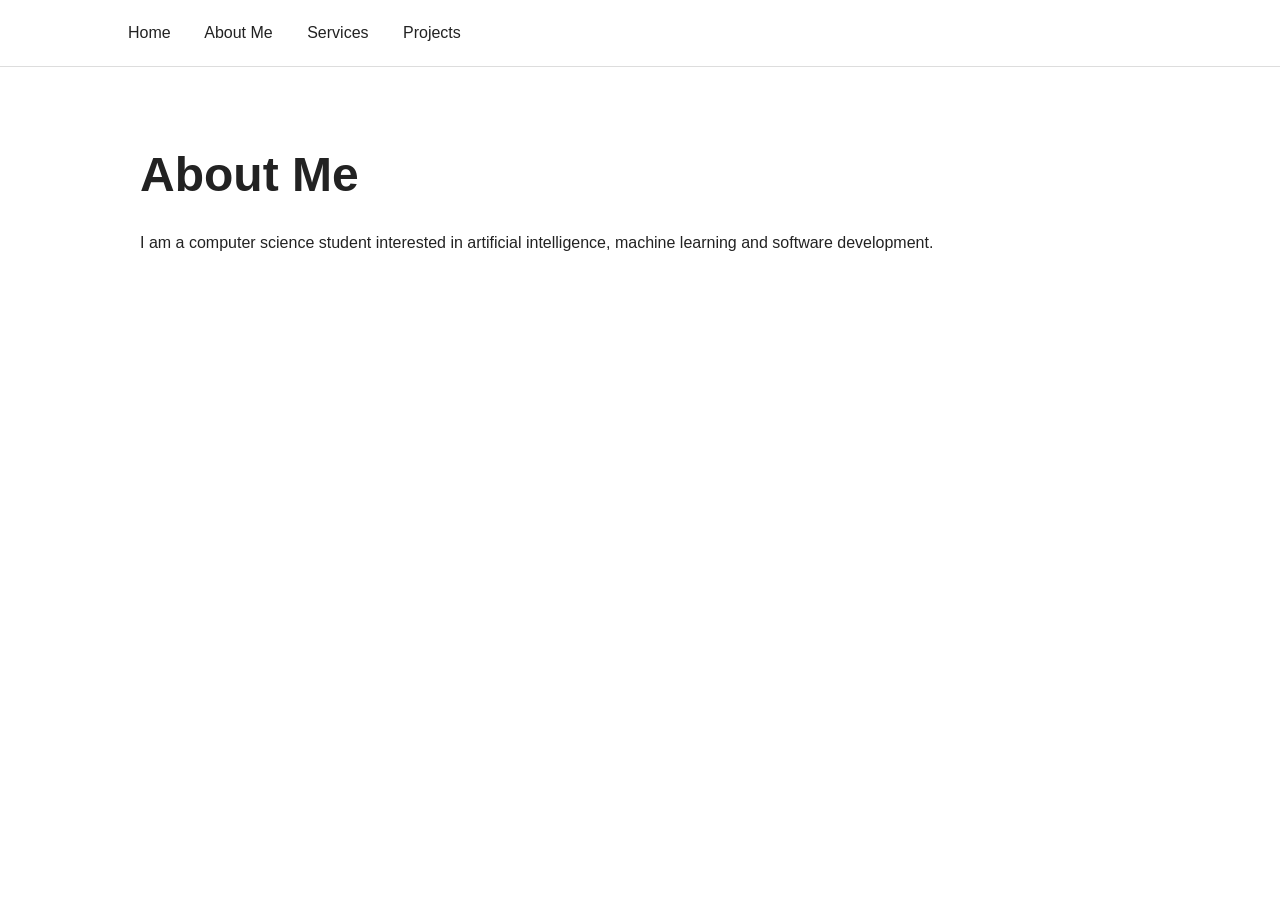
==== about/index.html @ 4684d41f "Create initial portfolio website" ====
<!DOCTYPE html>
<html lang="en">

<head>
    <meta charset="UTF-8">
    <meta name="viewport" content="width=device-width, initial-scale=1.0">

    <title>About Me</title>

    <link rel="stylesheet" href="/css/style.css">
</head>

<body>

    <nav>
        <a href="/">Home</a>
        <a href="/about/">About Me</a>
        <a href="/services/">Services</a>
        <a href="/projects/">Projects</a>
    </nav>

    <main>

        <h1>About Me</h1>

        <p>
            I am a computer science student interested in
            artificial intelligence, machine learning and
            software development.
        </p>

    </main>

</body>

</html>
---- css/style.css ----
body {
    margin: 0;
    font-family: Arial, sans-serif;
    background: #ffffff;
    color: #222;
}

nav {
    padding: 24px 10%;
    border-bottom: 1px solid #ddd;
}

nav a {
    margin-right: 30px;
    text-decoration: none;
    color: #222;
}

nav a:hover {
    opacity: 0.6;
}

main {
    max-width: 1000px;
    margin: 80px auto;
    padding: 0 30px;
}

h1 {
    font-size: 48px;
}

.service-card,
.project-card {
    padding: 30px;
    margin: 20px 0;

    border: 1px solid #ddd;
    border-radius: 12px;

    transition: transform 0.2s ease,
                box-shadow 0.2s ease;
}

.service-card:hover,
.project-card:hover {
    transform: translateY(-5px);

    box-shadow:
        0 10px 30px rgba(0, 0, 0, 0.1);
}
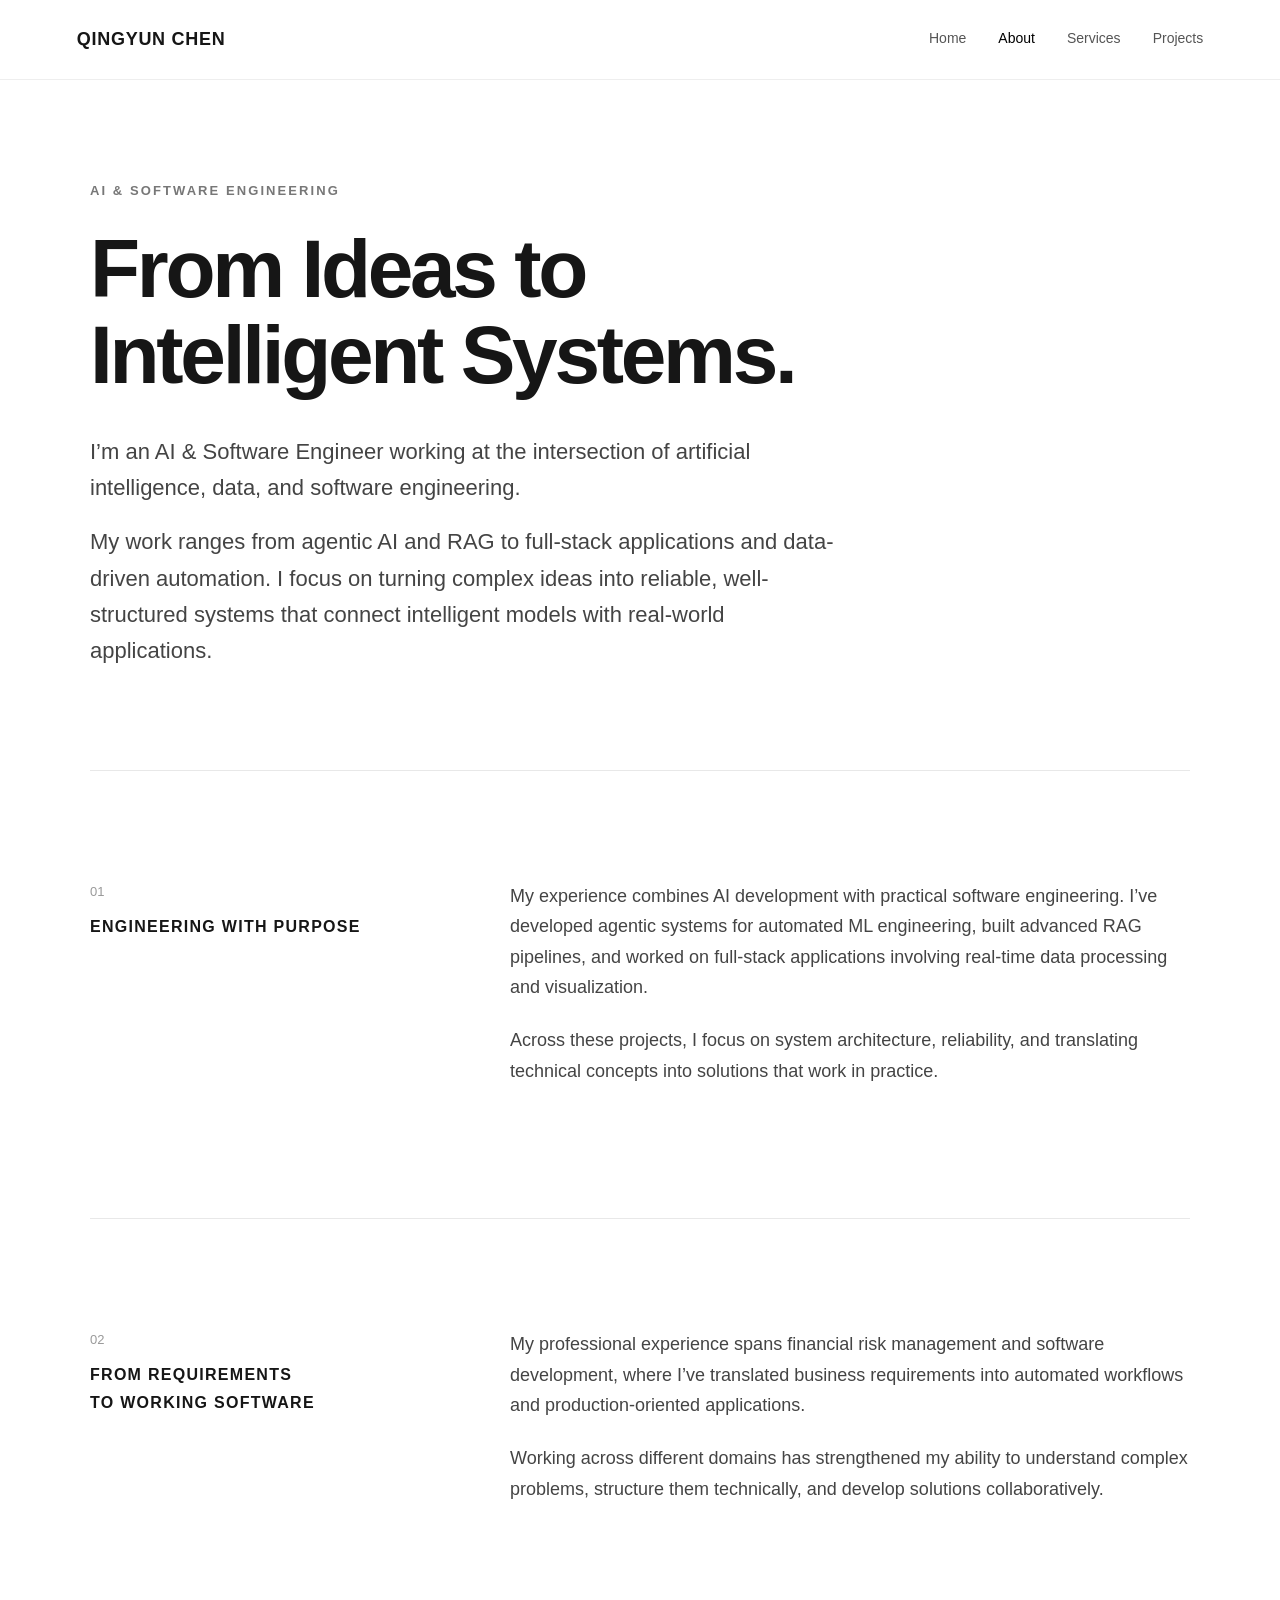
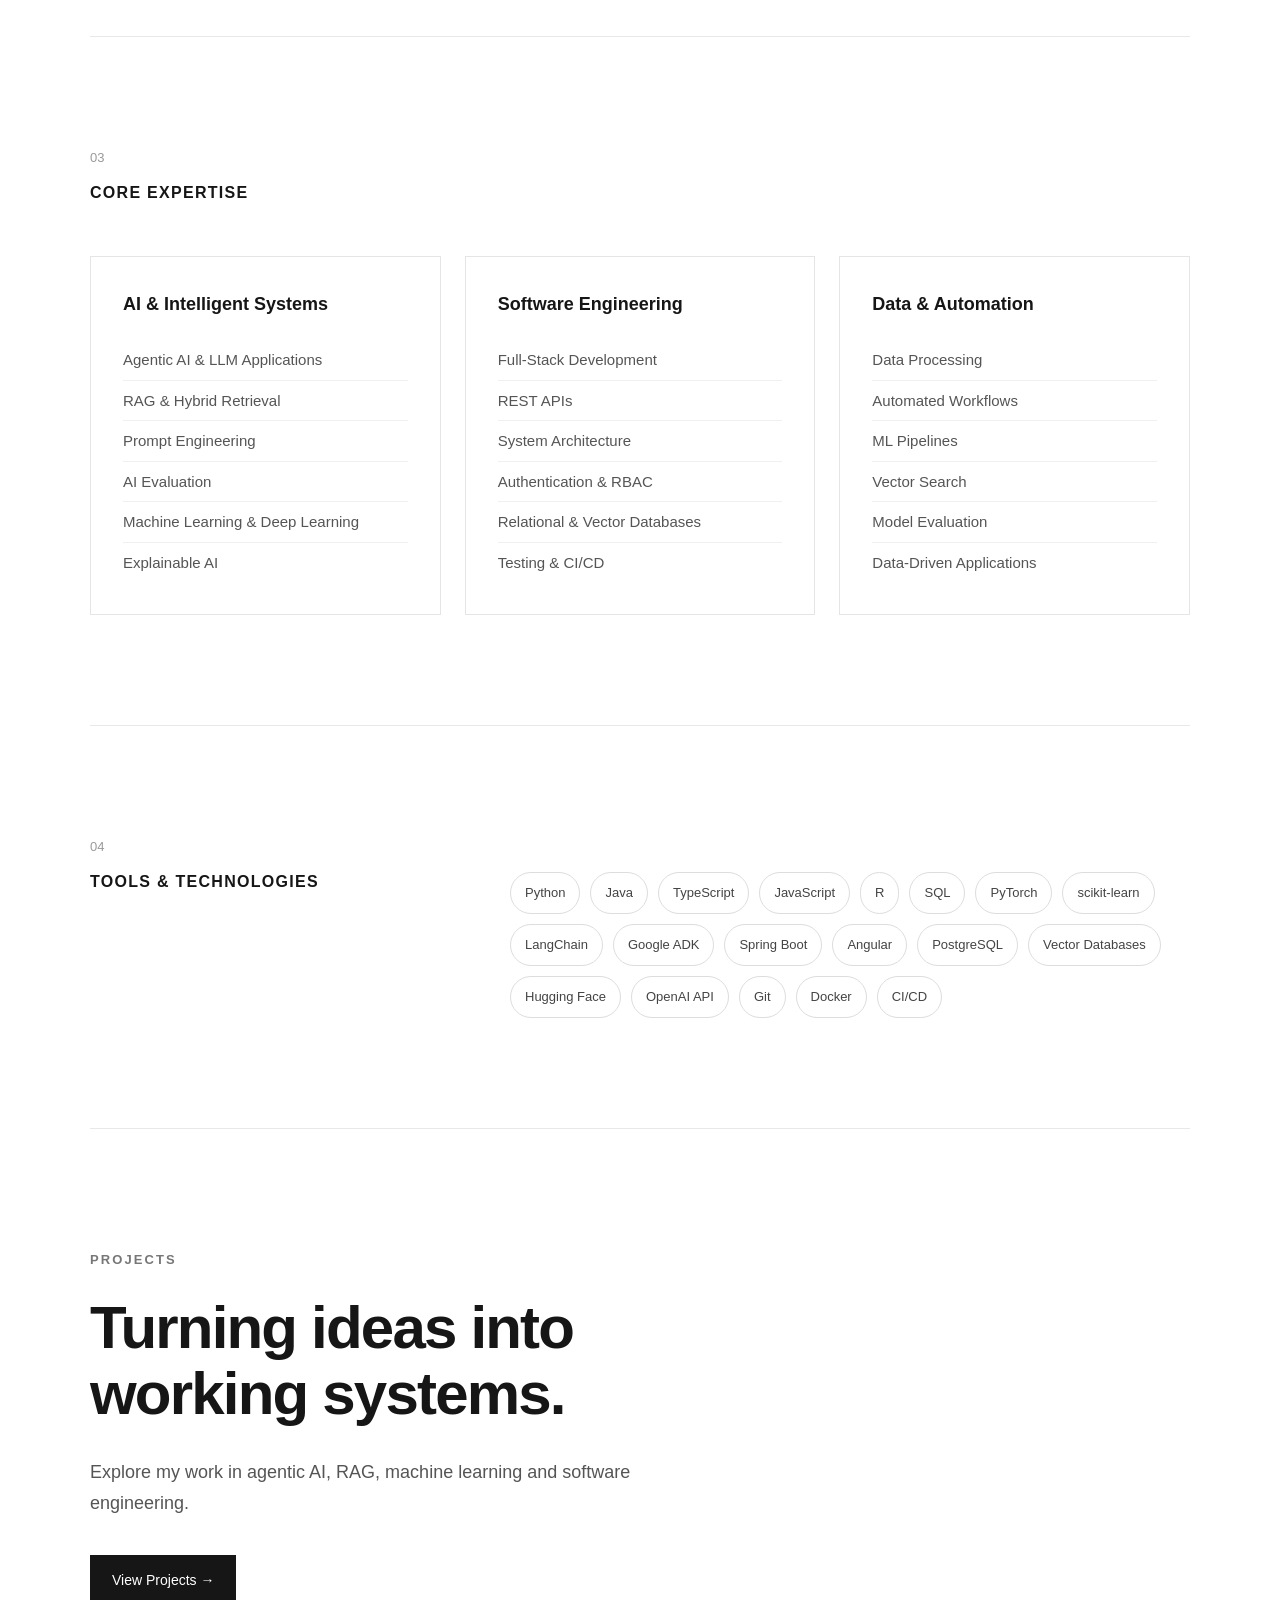
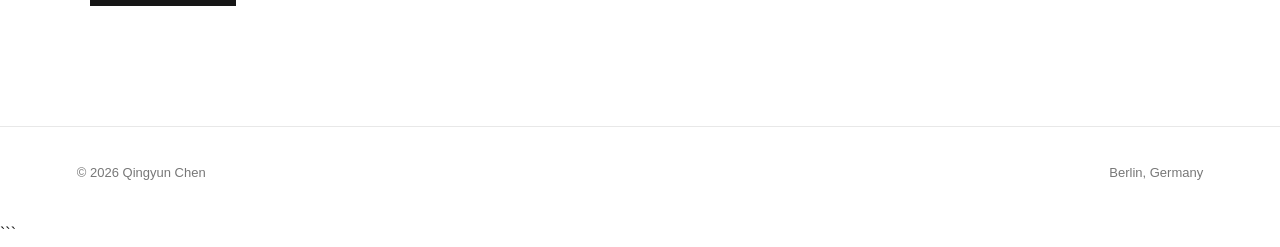
==== commit e04546fa: "." ====
--- a/about/index.html
+++ b/about/index.html
@@ -1,3 +1,4 @@
+
 <!DOCTYPE html>
 <html lang="en">
 
@@ -5,32 +6,726 @@
     <meta charset="UTF-8">
     <meta name="viewport" content="width=device-width, initial-scale=1.0">
 
-    <title>About Me</title>
-
-    <link rel="stylesheet" href="/css/style.css">
+    <title>About | Qingyun Chen</title>
+
+    <meta
+        name="description"
+        content="About Qingyun Chen — AI & Software Engineer working with Agentic AI, RAG, machine learning and full-stack software development."
+    >
+
+    <style>
+        /* =========================
+           RESET
+        ========================== */
+
+        * {
+            margin: 0;
+            padding: 0;
+            box-sizing: border-box;
+        }
+
+        html {
+            scroll-behavior: smooth;
+        }
+
+        body {
+            font-family:
+                Inter,
+                -apple-system,
+                BlinkMacSystemFont,
+                "Segoe UI",
+                sans-serif;
+
+            background: #ffffff;
+            color: #161616;
+            line-height: 1.7;
+        }
+
+        a {
+            color: inherit;
+            text-decoration: none;
+        }
+
+
+        /* =========================
+           NAVIGATION
+        ========================== */
+
+        .navbar {
+            width: 100%;
+            padding: 24px 6%;
+
+            display: flex;
+            justify-content: space-between;
+            align-items: center;
+
+            border-bottom: 1px solid #eeeeee;
+        }
+
+        .logo {
+            font-size: 18px;
+            font-weight: 600;
+            letter-spacing: 0.04em;
+        }
+
+        .nav-links {
+            display: flex;
+            gap: 32px;
+        }
+
+        .nav-links a {
+            font-size: 14px;
+            color: #555;
+            transition: color 0.2s ease;
+        }
+
+        .nav-links a:hover,
+        .nav-links a.active {
+            color: #000;
+        }
+
+
+        /* =========================
+           PAGE CONTAINER
+        ========================== */
+
+        .container {
+            width: min(1100px, 88%);
+            margin: 0 auto;
+        }
+
+
+        /* =========================
+           HERO
+        ========================== */
+
+        .hero {
+            min-height: 72vh;
+
+            display: flex;
+            flex-direction: column;
+            justify-content: center;
+
+            max-width: 900px;
+            padding: 100px 0;
+        }
+
+        .eyebrow {
+            font-size: 13px;
+            font-weight: 600;
+            letter-spacing: 0.16em;
+            text-transform: uppercase;
+
+            color: #777;
+
+            margin-bottom: 24px;
+        }
+
+        .hero h1 {
+            font-size: clamp(44px, 7vw, 82px);
+            line-height: 1.05;
+            letter-spacing: -0.04em;
+            font-weight: 600;
+
+            margin-bottom: 36px;
+        }
+
+        .hero-intro {
+            max-width: 760px;
+
+            font-size: clamp(18px, 2vw, 22px);
+            line-height: 1.65;
+
+            color: #444;
+        }
+
+        .hero-intro + .hero-intro {
+            margin-top: 18px;
+        }
+
+
+        /* =========================
+           CONTENT SECTIONS
+        ========================== */
+
+        .section {
+            padding: 110px 0;
+            border-top: 1px solid #e8e8e8;
+        }
+
+        .section-grid {
+            display: grid;
+            grid-template-columns: 1fr 2fr;
+            gap: 80px;
+        }
+
+        .section-number {
+            font-size: 13px;
+            color: #999;
+            margin-bottom: 10px;
+        }
+
+        .section-title {
+            font-size: 16px;
+            font-weight: 600;
+            letter-spacing: 0.08em;
+            text-transform: uppercase;
+        }
+
+        .section-content {
+            max-width: 700px;
+        }
+
+        .section-content p {
+            font-size: 18px;
+            color: #444;
+            margin-bottom: 22px;
+        }
+
+
+        /* =========================
+           CORE EXPERTISE
+        ========================== */
+
+        .expertise-grid {
+            display: grid;
+            grid-template-columns: repeat(3, 1fr);
+            gap: 24px;
+
+            margin-top: 50px;
+        }
+
+        .expertise-card {
+            border: 1px solid #e5e5e5;
+            padding: 32px;
+
+            min-height: 280px;
+
+            transition:
+                transform 0.25s ease,
+                box-shadow 0.25s ease;
+        }
+
+        .expertise-card:hover {
+            transform: translateY(-6px);
+            box-shadow: 0 16px 40px rgba(0, 0, 0, 0.07);
+        }
+
+        .expertise-card h3 {
+            font-size: 18px;
+            margin-bottom: 20px;
+        }
+
+        .expertise-card ul {
+            list-style: none;
+        }
+
+        .expertise-card li {
+            font-size: 15px;
+            color: #555;
+
+            padding: 7px 0;
+
+            border-bottom: 1px solid #f0f0f0;
+        }
+
+        .expertise-card li:last-child {
+            border-bottom: none;
+        }
+
+
+        /* =========================
+           TECHNOLOGY
+        ========================== */
+
+        .technology-list {
+            display: flex;
+            flex-wrap: wrap;
+            gap: 10px;
+
+            margin-top: 36px;
+        }
+
+        .technology {
+            padding: 9px 14px;
+
+            border: 1px solid #ddd;
+            border-radius: 100px;
+
+            font-size: 13px;
+            color: #444;
+
+            transition:
+                background 0.2s ease,
+                color 0.2s ease;
+        }
+
+        .technology:hover {
+            background: #161616;
+            color: #fff;
+        }
+
+
+        /* =========================
+           CTA
+        ========================== */
+
+        .cta {
+            padding: 120px 0;
+            border-top: 1px solid #e8e8e8;
+        }
+
+        .cta h2 {
+            max-width: 700px;
+
+            font-size: clamp(36px, 5vw, 60px);
+            line-height: 1.1;
+            letter-spacing: -0.03em;
+
+            margin-bottom: 30px;
+        }
+
+        .cta p {
+            max-width: 600px;
+
+            font-size: 18px;
+            color: #555;
+
+            margin-bottom: 36px;
+        }
+
+        .button {
+            display: inline-block;
+
+            padding: 14px 22px;
+
+            background: #161616;
+            color: #fff;
+
+            font-size: 14px;
+
+            transition:
+                transform 0.2s ease,
+                opacity 0.2s ease;
+        }
+
+        .button:hover {
+            transform: translateY(-2px);
+            opacity: 0.85;
+        }
+
+
+        /* =========================
+           FOOTER
+        ========================== */
+
+        footer {
+            border-top: 1px solid #e8e8e8;
+
+            padding: 35px 6%;
+
+            display: flex;
+            justify-content: space-between;
+
+            font-size: 13px;
+            color: #777;
+        }
+
+
+        /* =========================
+           RESPONSIVE
+        ========================== */
+
+        @media (max-width: 850px) {
+
+            .navbar {
+                align-items: flex-start;
+                gap: 20px;
+            }
+
+            .nav-links {
+                gap: 16px;
+            }
+
+            .section-grid {
+                grid-template-columns: 1fr;
+                gap: 40px;
+            }
+
+            .expertise-grid {
+                grid-template-columns: 1fr;
+            }
+
+            .hero {
+                min-height: auto;
+                padding: 100px 0;
+            }
+        }
+
+
+        @media (max-width: 600px) {
+
+            .navbar {
+                flex-direction: column;
+            }
+
+            .nav-links {
+                width: 100%;
+                justify-content: space-between;
+            }
+
+            .hero {
+                padding: 80px 0;
+            }
+
+            .section {
+                padding: 80px 0;
+            }
+
+            .expertise-card {
+                min-height: auto;
+            }
+
+            footer {
+                flex-direction: column;
+                gap: 8px;
+            }
+        }
+
+    </style>
 </head>
 
+
 <body>
 
-    <nav>
-        <a href="/">Home</a>
-        <a href="/about/">About Me</a>
-        <a href="/services/">Services</a>
-        <a href="/projects/">Projects</a>
-    </nav>
-
-    <main>
-
-        <h1>About Me</h1>
-
-        <p>
-            I am a computer science student interested in
-            artificial intelligence, machine learning and
-            software development.
-        </p>
+
+    <!-- =========================
+         NAVIGATION
+    ========================== -->
+
+    <header class="navbar">
+
+        <a href="/" class="logo">
+            QINGYUN CHEN
+        </a>
+
+        <nav class="nav-links">
+            <a href="/">Home</a>
+            <a href="/about/" class="active">About</a>
+            <a href="/services/">Services</a>
+            <a href="/projects/">Projects</a>
+        </nav>
+
+    </header>
+
+
+
+    <main class="container">
+
+
+        <!-- =========================
+             HERO
+        ========================== -->
+
+        <section class="hero">
+
+            <div class="eyebrow">
+                AI & Software Engineering
+            </div>
+
+            <h1>
+                From Ideas to<br>
+                Intelligent Systems.
+            </h1>
+
+            <p class="hero-intro">
+                I’m an AI & Software Engineer working at the intersection
+                of artificial intelligence, data, and software engineering.
+            </p>
+
+            <p class="hero-intro">
+                My work ranges from agentic AI and RAG to full-stack
+                applications and data-driven automation. I focus on turning
+                complex ideas into reliable, well-structured systems that
+                connect intelligent models with real-world applications.
+            </p>
+
+        </section>
+
+
+
+        <!-- =========================
+             ENGINEERING
+        ========================== -->
+
+        <section class="section">
+
+            <div class="section-grid">
+
+                <div>
+                    <div class="section-number">01</div>
+
+                    <h2 class="section-title">
+                        Engineering with Purpose
+                    </h2>
+                </div>
+
+
+                <div class="section-content">
+
+                    <p>
+                        My experience combines AI development with practical
+                        software engineering. I’ve developed agentic systems
+                        for automated ML engineering, built advanced RAG
+                        pipelines, and worked on full-stack applications
+                        involving real-time data processing and visualization.
+                    </p>
+
+                    <p>
+                        Across these projects, I focus on system architecture,
+                        reliability, and translating technical concepts into
+                        solutions that work in practice.
+                    </p>
+
+                </div>
+
+            </div>
+
+        </section>
+
+
+
+        <!-- =========================
+             PROFESSIONAL EXPERIENCE
+        ========================== -->
+
+        <section class="section">
+
+            <div class="section-grid">
+
+                <div>
+                    <div class="section-number">02</div>
+
+                    <h2 class="section-title">
+                        From Requirements<br>
+                        to Working Software
+                    </h2>
+                </div>
+
+
+                <div class="section-content">
+
+                    <p>
+                        My professional experience spans financial risk
+                        management and software development, where I’ve
+                        translated business requirements into automated
+                        workflows and production-oriented applications.
+                    </p>
+
+                    <p>
+                        Working across different domains has strengthened my
+                        ability to understand complex problems, structure them
+                        technically, and develop solutions collaboratively.
+                    </p>
+
+                </div>
+
+            </div>
+
+        </section>
+
+
+
+        <!-- =========================
+             CORE EXPERTISE
+        ========================== -->
+
+        <section class="section">
+
+            <div>
+                <div class="section-number">03</div>
+
+                <h2 class="section-title">
+                    Core Expertise
+                </h2>
+            </div>
+
+
+            <div class="expertise-grid">
+
+
+                <!-- AI -->
+
+                <article class="expertise-card">
+
+                    <h3>
+                        AI & Intelligent Systems
+                    </h3>
+
+                    <ul>
+                        <li>Agentic AI & LLM Applications</li>
+                        <li>RAG & Hybrid Retrieval</li>
+                        <li>Prompt Engineering</li>
+                        <li>AI Evaluation</li>
+                        <li>Machine Learning & Deep Learning</li>
+                        <li>Explainable AI</li>
+                    </ul>
+
+                </article>
+
+
+
+                <!-- SOFTWARE -->
+
+                <article class="expertise-card">
+
+                    <h3>
+                        Software Engineering
+                    </h3>
+
+                    <ul>
+                        <li>Full-Stack Development</li>
+                        <li>REST APIs</li>
+                        <li>System Architecture</li>
+                        <li>Authentication & RBAC</li>
+                        <li>Relational & Vector Databases</li>
+                        <li>Testing & CI/CD</li>
+                    </ul>
+
+                </article>
+
+
+
+                <!-- DATA -->
+
+                <article class="expertise-card">
+
+                    <h3>
+                        Data & Automation
+                    </h3>
+
+                    <ul>
+                        <li>Data Processing</li>
+                        <li>Automated Workflows</li>
+                        <li>ML Pipelines</li>
+                        <li>Vector Search</li>
+                        <li>Model Evaluation</li>
+                        <li>Data-Driven Applications</li>
+                    </ul>
+
+                </article>
+
+
+            </div>
+
+        </section>
+
+
+
+        <!-- =========================
+             TECHNOLOGIES
+        ========================== -->
+
+        <section class="section">
+
+            <div class="section-grid">
+
+                <div>
+                    <div class="section-number">04</div>
+
+                    <h2 class="section-title">
+                        Tools & Technologies
+                    </h2>
+                </div>
+
+
+                <div>
+
+                    <div class="technology-list">
+
+                        <span class="technology">Python</span>
+                        <span class="technology">Java</span>
+                        <span class="technology">TypeScript</span>
+                        <span class="technology">JavaScript</span>
+                        <span class="technology">R</span>
+                        <span class="technology">SQL</span>
+
+                        <span class="technology">PyTorch</span>
+                        <span class="technology">scikit-learn</span>
+                        <span class="technology">LangChain</span>
+                        <span class="technology">Google ADK</span>
+
+                        <span class="technology">Spring Boot</span>
+                        <span class="technology">Angular</span>
+
+                        <span class="technology">PostgreSQL</span>
+                        <span class="technology">Vector Databases</span>
+
+                        <span class="technology">Hugging Face</span>
+                        <span class="technology">OpenAI API</span>
+
+                        <span class="technology">Git</span>
+                        <span class="technology">Docker</span>
+                        <span class="technology">CI/CD</span>
+
+                    </div>
+
+                </div>
+
+            </div>
+
+        </section>
+
+
+
+        <!-- =========================
+             CTA
+        ========================== -->
+
+        <section class="cta">
+
+            <div class="eyebrow">
+                Projects
+            </div>
+
+            <h2>
+                Turning ideas into
+                working systems.
+            </h2>
+
+            <p>
+                Explore my work in agentic AI, RAG, machine learning
+                and software engineering.
+            </p>
+
+            <a href="/projects/" class="button">
+                View Projects →
+            </a>
+
+        </section>
+
 
     </main>
 
+
+
+    <!-- =========================
+         FOOTER
+    ========================== -->
+
+    <footer>
+
+        <span>
+            © 2026 Qingyun Chen
+        </span>
+
+        <span>
+            Berlin, Germany
+        </span>
+
+    </footer>
+
+
 </body>
-
-</html>+</html>
+```
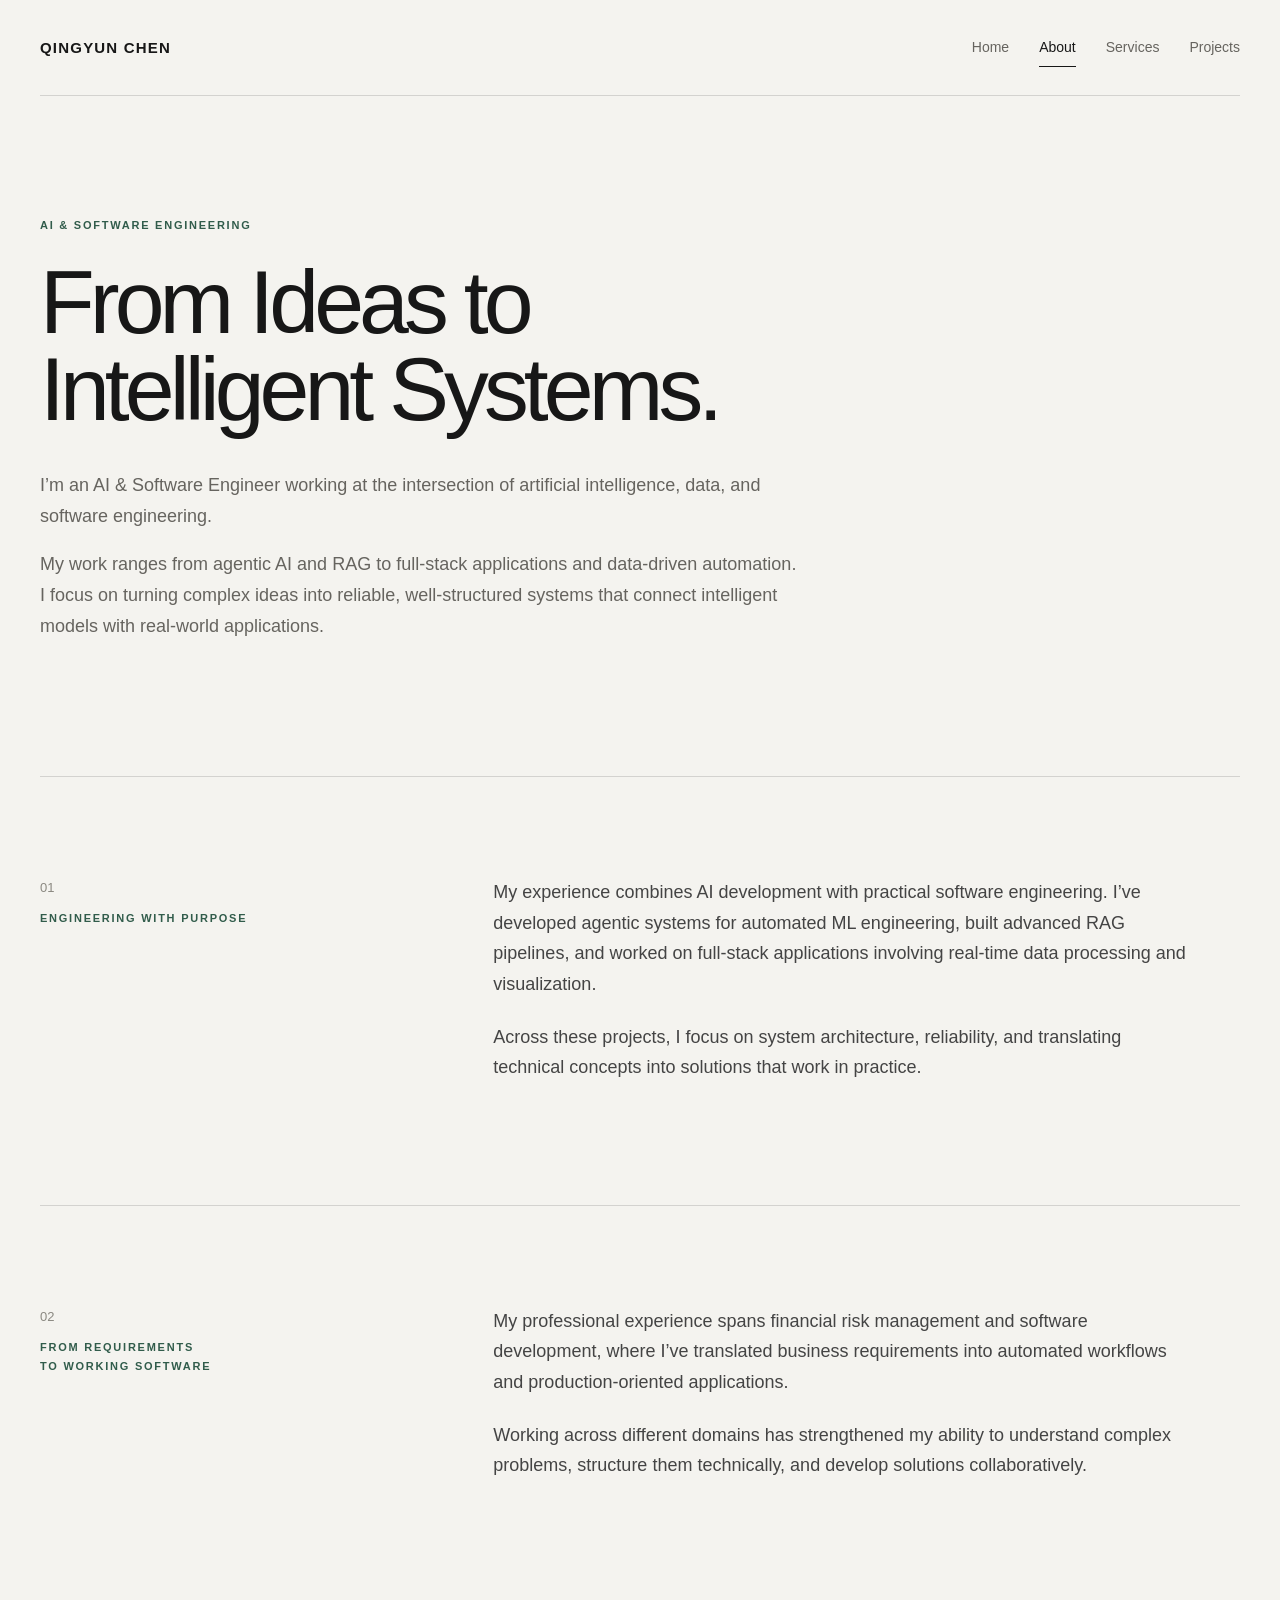
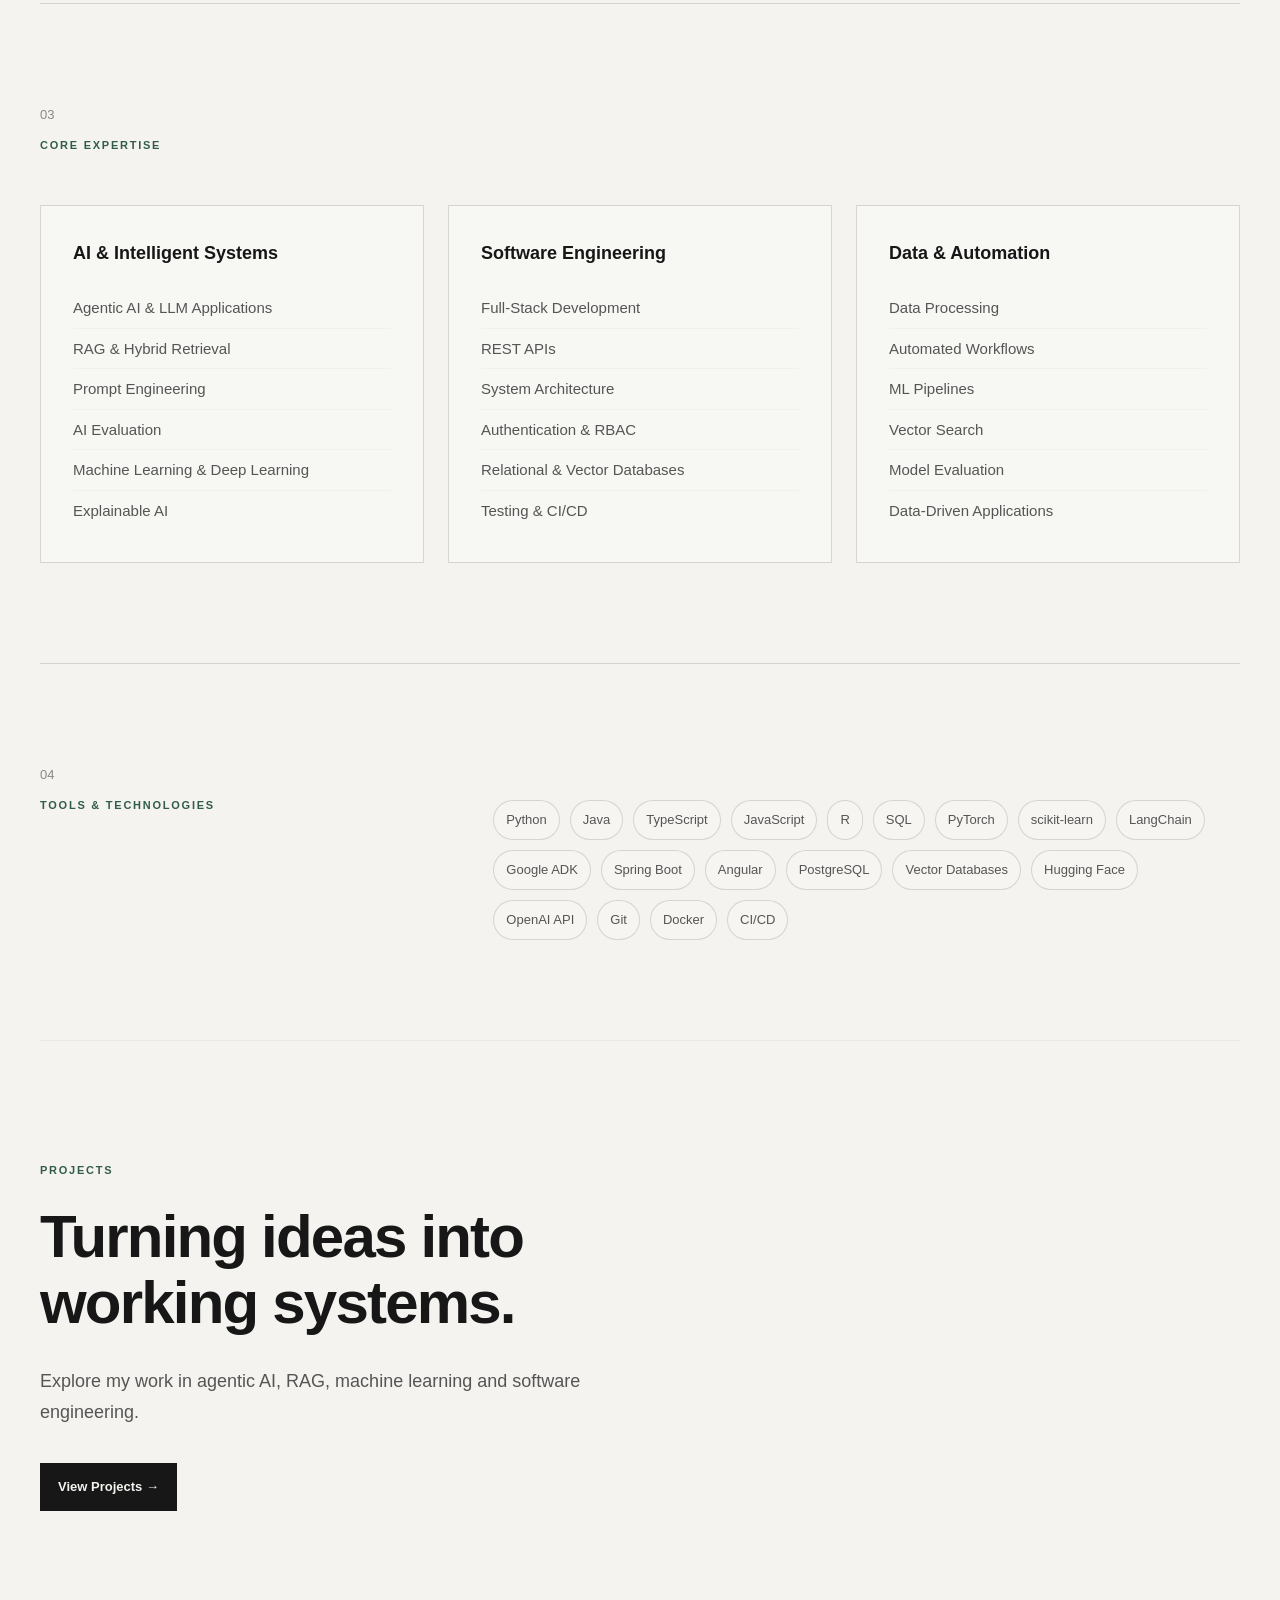
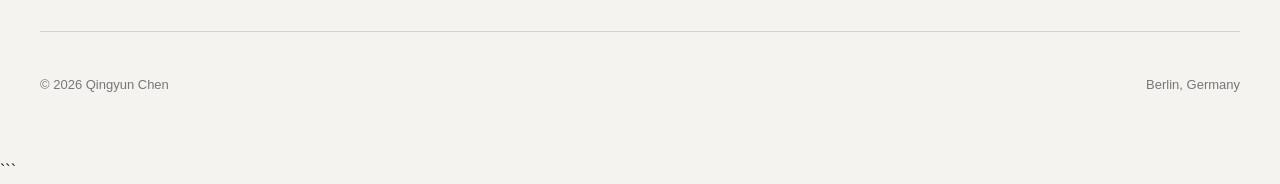
==== commit f36fb9fd: "v2" ====
--- a/about/index.html
+++ b/about/index.html
@@ -393,6 +393,7 @@
         }
 
     </style>
+    <link rel="stylesheet" href="/css/style.css">
 </head>
 
 
@@ -416,6 +417,7 @@
             <a href="/projects/">Projects</a>
         </nav>
 
+        
     </header>
 
 
--- a/css/style.css
+++ b/css/style.css
@@ -0,0 +1,2 @@
+:root{--bg:#f4f3ef;--surface:#ebe9e2;--text:#171717;--muted:#66645f;--line:rgba(23,23,23,.15);--accent:#315c4b;--max:1280px;--pad:40px}
+*{box-sizing:border-box;margin:0;padding:0}html{scroll-behavior:smooth}body{background:var(--bg);color:var(--text);font-family:Inter,-apple-system,BlinkMacSystemFont,"Segoe UI",Helvetica,Arial,sans-serif;-webkit-font-smoothing:antialiased}a{color:inherit;text-decoration:none}.page,.container{width:min(var(--max),calc(100% - 80px));margin:0 auto}.navbar,.nav{width:min(var(--max),calc(100% - 80px));height:96px;margin:0 auto;padding:0;display:flex;align-items:center;justify-content:space-between;border-bottom:1px solid var(--line)}.logo{font-size:15px;font-weight:700;letter-spacing:.08em;text-transform:uppercase}.nav-links{display:flex;gap:30px;font-size:13px}.nav-links a{color:var(--muted);opacity:1;position:relative;padding:10px 0}.nav-links a:hover,.nav-links a.active{color:var(--text)}.nav-links a.active:after{content:"";position:absolute;left:0;right:0;bottom:2px;height:1px;background:var(--text)}.eyebrow,.section-label,.section-title{font-size:11px!important;font-weight:700!important;letter-spacing:.16em!important;text-transform:uppercase;color:var(--accent)!important}.hero{padding:120px 0 135px;min-height:auto}.hero h1{font-size:clamp(52px,7vw,96px);line-height:.98;letter-spacing:-.055em;font-weight:500}.hero-intro,.hero-description{color:var(--muted);font-size:18px;line-height:1.7}.section{border-top:1px solid var(--line);padding:100px 0;margin-bottom:0}.section-number,.number{font-variant-numeric:tabular-nums;color:#8a8881}.technology,.tech{border:1px solid var(--line);border-radius:999px;background:rgba(255,255,255,.22);color:#555;padding:8px 12px}.technology:hover,.tech:hover{background:var(--text);color:var(--bg)}.button,.service-link{display:inline-flex;align-items:center;gap:10px;background:var(--text);color:var(--bg);padding:13px 18px;font-size:13px;font-weight:600}.button:hover,.service-link:hover{opacity:.82}.expertise-card,.service-card{background:rgba(255,255,255,.28);border:1px solid var(--line);box-shadow:none;transition:transform .25s ease,background .25s ease}.expertise-card:hover,.service-card:hover{transform:translateY(-4px);background:rgba(255,255,255,.55);box-shadow:none}footer{width:min(var(--max),calc(100% - 80px));margin:0 auto;border-top:1px solid var(--line);padding:42px 0 60px;color:#777;font-size:13px}@media(max-width:850px){:root{--pad:20px}.page,.container,.navbar,.nav,footer{width:calc(100% - 40px)}.navbar,.nav{height:auto;min-height:82px;gap:20px}.hero{padding:85px 0 95px}.nav-links{gap:16px;flex-wrap:wrap}}@media(max-width:600px){.navbar,.nav{align-items:flex-start;flex-direction:column;padding:22px 0}.nav-links{width:100%;justify-content:space-between}.hero h1{font-size:48px}.section{padding:72px 0}}
